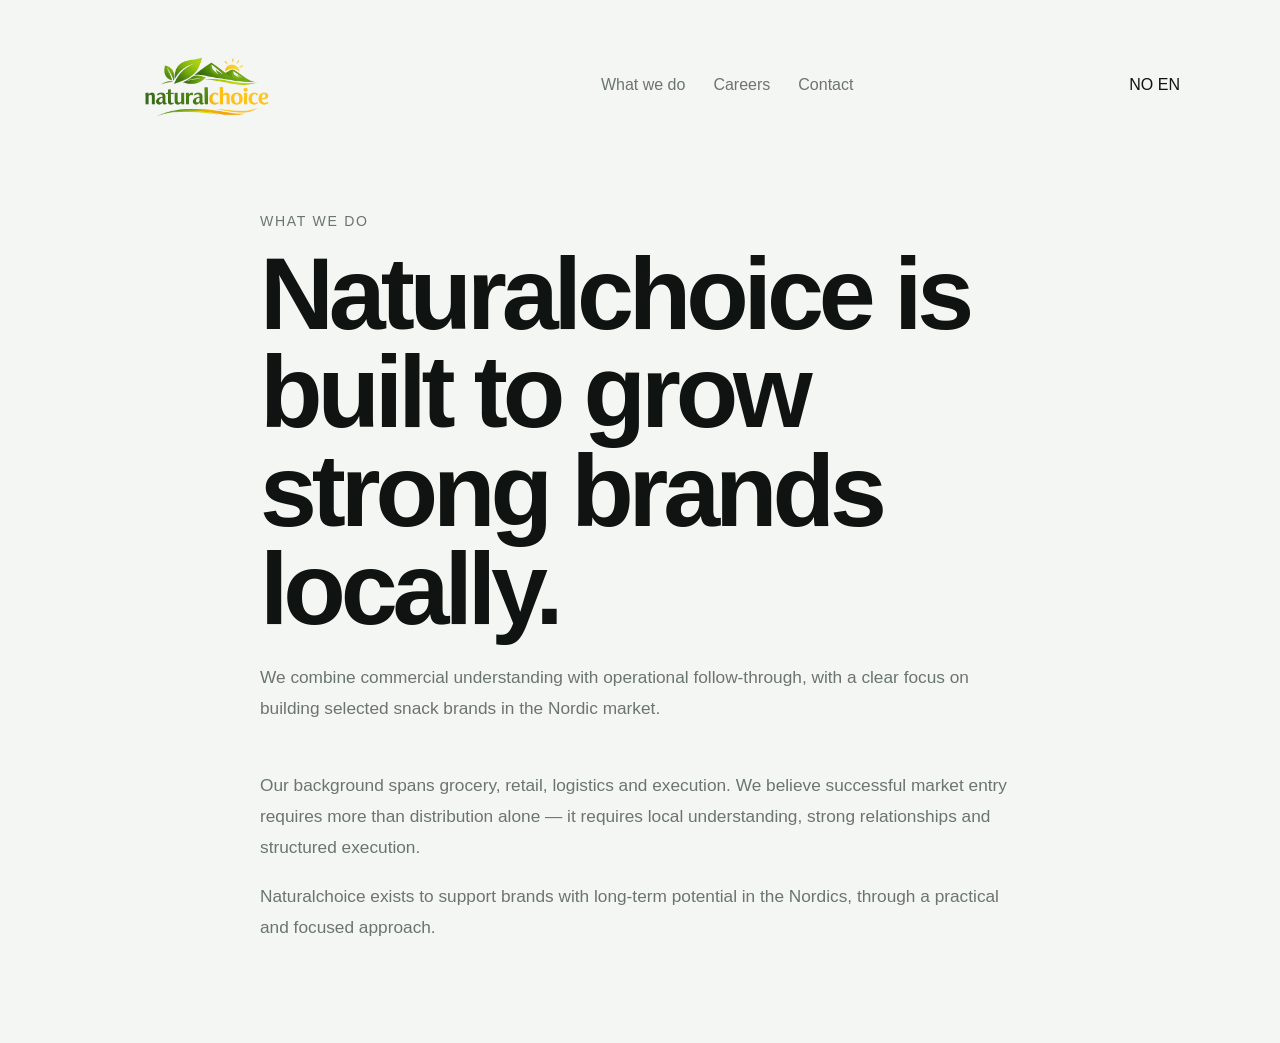
==== about-en.html @ 30de4a99 "Create about-en.html" ====
<!DOCTYPE html>
<html lang="en">
<head>
  <meta charset="UTF-8" />
  <meta name="viewport" content="width=device-width, initial-scale=1.0" />
  <title>What we do | Naturalchoice</title>
  <meta name="description" content="Naturalchoice combines commercial understanding with operational execution to build strong snack brands in the Nordics." />
  <link rel="stylesheet" href="style.css" />
</head>
<body>
  <header class="site-header">
    <div class="container nav">
      <a href="index-en.html" class="brand" aria-label="Naturalchoice home">
        <img src="logo.png" alt="Naturalchoice logo" class="logo" />
      </a>

      <nav class="nav-links" aria-label="Main navigation">
        <a href="about-en.html">What we do</a>
        <a href="careers-en.html">Careers</a>
        <a href="contact-en.html">Contact</a>
      </nav>

      <div class="language-switch" aria-label="Language switch">
        <a href="about.html" class="lang-link">NO</a>
        <a href="about-en.html" class="lang-link active">EN</a>
      </div>
    </div>
  </header>

  <main class="page">
    <section class="page-hero">
      <div class="container narrow">
        <p class="eyebrow">What we do</p>
        <h1>Naturalchoice is built to grow strong brands locally.</h1>
        <p class="lead">
          We combine commercial understanding with operational follow-through, with a clear focus on building selected snack brands in the Nordic market.
        </p>
      </div>
    </section>

    <section class="page-section">
      <div class="container narrow about-copy">
        <p>
          Our background spans grocery, retail, logistics and execution. We believe successful market entry requires more than distribution alone — it requires local understanding, strong relationships and structured execution.
        </p>

        <p>
          Naturalchoice exists to support brands with long-term potential in the Nordics, through a practical and focused approach.
        </p>
      </div>
    </section>
  </main>
</body>
</html>
---- style.css ----
:root {
  --bg: #f4f6f3;
  --text: #0f1412;
  --muted: #6b756f;
  --accent: #355f49;
  --line: rgba(15, 20, 18, 0.08);
  --surface: #ffffff;
}

* {
  box-sizing: border-box;
}

html {
  scroll-behavior: smooth;
}

body {
  margin: 0;
  background: var(--bg);
  color: var(--text);
  font-family: -apple-system, BlinkMacSystemFont, "Segoe UI", Roboto, Helvetica, Arial, sans-serif;
  -webkit-font-smoothing: antialiased;
  text-rendering: optimizeLegibility;
}

a {
  color: inherit;
  text-decoration: none;
}

.container {
  width: min(1080px, calc(100% - 48px));
  margin: 0 auto;
}

.narrow {
  width: min(760px, calc(100% - 48px));
  margin: 0 auto;
}

.center {
  text-align: center;
}

.site-header {
  position: sticky;
  top: 0;
  z-index: 50;
  background: rgba(244, 246, 243, 0.82);
  backdrop-filter: blur(12px);
  border-bottom: 1px solid transparent;
}

.nav {
  display: flex;
  align-items: center;
  justify-content: space-between;
  min-height: 132px;
  padding: 10px 0 8px;
}

.brand {
  display: inline-flex;
  align-items: flex-end;
}

.logo {
  height: 150px;
  width: auto;
  display: block;
  transform: translateY(8px);
}

.nav-links {
  display: flex;
  gap: 28px;
  align-items: center;
}

.nav-links a {
  color: var(--muted);
  font-size: 1rem;
  transition: color 0.18s ease;
}

.nav-links a:hover {
  color: var(--text);
}

/* HERO */

.hero {
  position: relative;
  overflow: hidden;
  padding: 80px 0 92px;
}

.hero-inner {
  position: relative;
  z-index: 3;
  max-width: 760px;
}

.hero-aurora {
  background:
    radial-gradient(circle at 12% 18%, rgba(255,255,255,0.55) 0%, rgba(255,255,255,0) 34%),
    linear-gradient(180deg, #f4f6f3 0%, #f3f5f1 100%);
}

/* Aurora layers */
.aurora-layer {
  position: absolute;
  z-index: 1;
  pointer-events: none;
  filter: blur(58px);
  opacity: 0.34;
  mix-blend-mode: multiply;
}

.aurora-one {
  width: 620px;
  height: 190px;
  top: 150px;
  right: -40px;
  background: linear-gradient(
    90deg,
    rgba(71, 131, 102, 0) 0%,
    rgba(71, 131, 102, 0.18) 26%,
    rgba(147, 198, 173, 0.28) 54%,
    rgba(231, 226, 191, 0.20) 100%
  );
  border-radius: 60% 40% 55% 45% / 50% 55% 45% 50%;
  transform: rotate(-8deg);
  animation: auroraFlowOne 14s ease-in-out infinite alternate;
}

.aurora-two {
  width: 480px;
  height: 140px;
  top: 245px;
  right: 70px;
  background: linear-gradient(
    90deg,
    rgba(99, 153, 126, 0) 0%,
    rgba(99, 153, 126, 0.18) 30%,
    rgba(184, 216, 200, 0.24) 62%,
    rgba(233, 228, 202, 0.16) 100%
  );
  border-radius: 50% 50% 40% 60% / 60% 40% 60% 40%;
  transform: rotate(-10deg);
  animation: auroraFlowTwo 16s ease-in-out infinite alternate;
}

.aurora-three {
  width: 340px;
  height: 100px;
  top: 205px;
  right: 170px;
  background: linear-gradient(
    90deg,
    rgba(122, 176, 150, 0) 0%,
    rgba(122, 176, 150, 0.14) 32%,
    rgba(235, 226, 186, 0.14) 100%
  );
  border-radius: 50%;
  transform: rotate(-6deg);
  animation: auroraFlowThree 18s ease-in-out infinite alternate;
}

@keyframes auroraFlowOne {
  0% {
    transform: translateX(0) translateY(0) rotate(-8deg);
    opacity: 0.28;
  }
  50% {
    transform: translateX(26px) translateY(-12px) rotate(-5deg);
    opacity: 0.38;
  }
  100% {
    transform: translateX(-14px) translateY(8px) rotate(-10deg);
    opacity: 0.30;
  }
}

@keyframes auroraFlowTwo {
  0% {
    transform: translateX(0) translateY(0) rotate(-10deg);
    opacity: 0.24;
  }
  50% {
    transform: translateX(-18px) translateY(8px) rotate(-7deg);
    opacity: 0.32;
  }
  100% {
    transform: translateX(16px) translateY(-10px) rotate(-11deg);
    opacity: 0.25;
  }
}

@keyframes auroraFlowThree {
  0% {
    transform: translateX(0) translateY(0) rotate(-6deg);
    opacity: 0.14;
  }
  50% {
    transform: translateX(12px) translateY(-4px) rotate(-3deg);
    opacity: 0.20;
  }
  100% {
    transform: translateX(-8px) translateY(7px) rotate(-7deg);
    opacity: 0.15;
  }
}

/* TYPOGRAPHY */

.eyebrow {
  margin: 0 0 16px;
  color: var(--muted);
  font-size: 0.88rem;
  letter-spacing: 0.12em;
  text-transform: uppercase;
}

h1,
h2,
h3 {
  margin: 0;
  letter-spacing: -0.05em;
  line-height: 0.96;
  font-weight: 700;
}

h1 {
  font-size: clamp(3.3rem, 8vw, 6.6rem);
  max-width: 900px;
}

h2 {
  font-size: clamp(2rem, 4.8vw, 3.5rem);
  max-width: 820px;
}

h3 {
  font-size: clamp(1.4rem, 2vw, 1.8rem);
  margin-bottom: 14px;
}

.hero-text,
.lead,
.page-section p,
.capability p {
  color: var(--muted);
  font-size: 1.08rem;
  line-height: 1.8;
}

.hero-text {
  max-width: 720px;
  margin-top: 26px;
}

.hero-actions {
  display: flex;
  gap: 14px;
  margin-top: 34px;
  flex-wrap: wrap;
}

/* BUTTONS */

.button {
  display: inline-flex;
  align-items: center;
  justify-content: center;
  min-height: 52px;
  padding: 0 22px;
  border-radius: 999px;
  font-weight: 600;
  transition: transform 0.18s ease, opacity 0.18s ease;
}

.button:hover {
  transform: translateY(-1px);
}

.button.primary {
  background: var(--accent);
  color: #ffffff;
}

.button.secondary {
  border: 1px solid var(--line);
  color: var(--text);
  background: transparent;
}

/* SECTIONS */

.statement {
  padding: 84px 0 32px;
}

.statement h2 {
  margin: 0 auto;
}

.capabilities {
  padding: 28px 0 96px;
}

.grid-two {
  display: grid;
  grid-template-columns: repeat(2, minmax(0, 1fr));
  gap: 24px;
}

.capability {
  background: var(--surface);
  border: 1px solid rgba(0, 0, 0, 0.04);
  border-radius: 24px;
  padding: 32px 28px;
}

.contact-preview {
  padding: 96px 0 116px;
  border-top: 1px solid var(--line);
}

/* INNER PAGES */

.page {
  min-height: calc(100vh - 132px);
}

.page-hero {
  padding: 44px 0 28px;
}

.page-section {
  padding: 0 0 100px;
}

.about-copy p {
  margin: 0;
}

.about-copy p + p {
  margin-top: 18px;
}

.lead {
  margin-top: 24px;
}

.email-link {
  color: var(--text);
  font-weight: 600;
  border-bottom: 1px solid rgba(15, 20, 18, 0.16);
}

.email-link.large {
  font-size: 1.38rem;
}

/* MOBILE */

@media (max-width: 980px) {
  .aurora-one {
    width: 420px;
    height: 140px;
    right: -20px;
    top: 170px;
  }

  .aurora-two {
    width: 320px;
    height: 100px;
    right: 40px;
    top: 250px;
  }

  .aurora-three {
    width: 220px;
    height: 70px;
    right: 80px;
    top: 215px;
  }
}

@media (max-width: 800px) {
  .nav {
    min-height: 110px;
    padding: 8px 0 6px;
  }

  .logo {
    height: 110px;
    transform: translateY(4px);
  }

  .nav-links {
    gap: 18px;
  }

  .hero {
    padding: 56px 0 68px;
  }

  .page-hero {
    padding: 30px 0 22px;
  }

  .statement {
    padding: 64px 0 24px;
  }

  .capabilities {
    padding: 20px 0 64px;
  }

  .contact-preview,
  .page-section {
    padding-bottom: 72px;
  }

  .grid-two {
    grid-template-columns: 1fr;
    gap: 18px;
  }

  .capability {
    padding: 24px 22px;
  }

  .hero-text,
  .lead,
  .page-section p,
  .capability p {
    font-size: 1rem;
  }

  .hero-actions {
    margin-top: 28px;
  }

  .aurora-layer {
    opacity: 0.22;
    filter: blur(40px);
  }
}
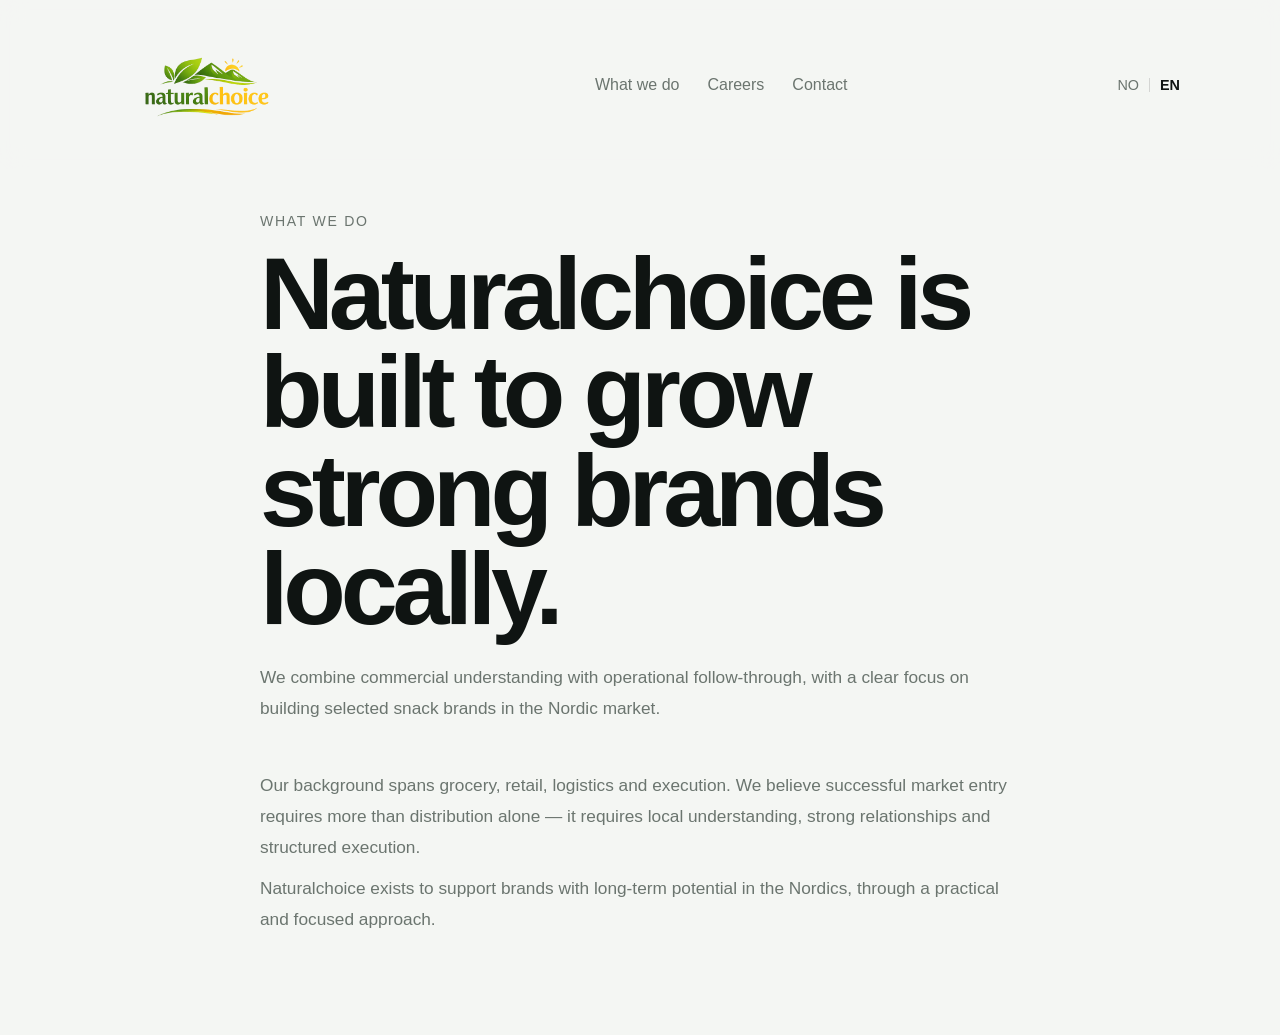
==== commit 4eec872c: "Update about-en.html" ====
--- a/about-en.html
+++ b/about-en.html
@@ -5,6 +5,7 @@
   <meta name="viewport" content="width=device-width, initial-scale=1.0" />
   <title>What we do | Naturalchoice</title>
   <meta name="description" content="Naturalchoice combines commercial understanding with operational execution to build strong snack brands in the Nordics." />
+  <link rel="icon" type="image/png" sizes="32x32" href="favicon-32.png" />
   <link rel="stylesheet" href="style.css" />
 </head>
 <body>
--- a/style.css
+++ b/style.css
@@ -24,6 +24,10 @@
   text-rendering: optimizeLegibility;
 }
 
+body.nc-lock-scroll {
+  overflow: hidden;
+}
+
 a {
   color: inherit;
   text-decoration: none;
@@ -42,6 +46,8 @@
 .center {
   text-align: center;
 }
+
+/* HEADER */
 
 .site-header {
   position: sticky;
@@ -53,9 +59,10 @@
 }
 
 .nav {
-  display: flex;
+  display: grid;
+  grid-template-columns: auto 1fr auto;
   align-items: center;
-  justify-content: space-between;
+  gap: 16px;
   min-height: 132px;
   padding: 10px 0 8px;
 }
@@ -74,6 +81,7 @@
 
 .nav-links {
   display: flex;
+  justify-content: center;
   gap: 28px;
   align-items: center;
 }
@@ -88,6 +96,50 @@
   color: var(--text);
 }
 
+/* LANGUAGE SWITCH */
+
+.language-switch {
+  display: flex;
+  align-items: center;
+  gap: 8px;
+  justify-self: end;
+  white-space: nowrap;
+}
+
+.lang-link {
+  font-size: 0.9rem;
+  color: var(--muted);
+  font-weight: 500;
+  transition: color 0.18s ease, opacity 0.18s ease;
+}
+
+.lang-link:hover {
+  color: var(--text);
+}
+
+.lang-link.active {
+  color: var(--text);
+  font-weight: 700;
+}
+
+.language-switch::before {
+  content: "";
+  display: block;
+  width: 1px;
+  height: 14px;
+  background: rgba(15, 20, 18, 0.14);
+  order: 2;
+  margin: 0 2px;
+}
+
+.language-switch .lang-link:first-child {
+  order: 1;
+}
+
+.language-switch .lang-link:last-child {
+  order: 3;
+}
+
 /* HERO */
 
 .hero {
@@ -108,108 +160,107 @@
     linear-gradient(180deg, #f4f6f3 0%, #f3f5f1 100%);
 }
 
-/* Aurora layers */
 .aurora-layer {
   position: absolute;
   z-index: 1;
   pointer-events: none;
-  filter: blur(58px);
-  opacity: 0.34;
   mix-blend-mode: multiply;
+  filter: blur(34px);
+  opacity: 0.62;
 }
 
 .aurora-one {
-  width: 620px;
-  height: 190px;
-  top: 150px;
-  right: -40px;
+  width: 560px;
+  height: 150px;
+  top: 165px;
+  left: 520px;
   background: linear-gradient(
     90deg,
-    rgba(71, 131, 102, 0) 0%,
-    rgba(71, 131, 102, 0.18) 26%,
-    rgba(147, 198, 173, 0.28) 54%,
-    rgba(231, 226, 191, 0.20) 100%
+    rgba(62, 124, 96, 0) 0%,
+    rgba(62, 124, 96, 0.30) 25%,
+    rgba(120, 188, 155, 0.42) 58%,
+    rgba(228, 223, 183, 0.28) 100%
   );
-  border-radius: 60% 40% 55% 45% / 50% 55% 45% 50%;
+  border-radius: 58% 42% 54% 46% / 48% 52% 48% 52%;
   transform: rotate(-8deg);
-  animation: auroraFlowOne 14s ease-in-out infinite alternate;
+  animation: auroraFlowOne 10s ease-in-out infinite alternate;
 }
 
 .aurora-two {
-  width: 480px;
-  height: 140px;
-  top: 245px;
-  right: 70px;
+  width: 430px;
+  height: 120px;
+  top: 255px;
+  left: 610px;
   background: linear-gradient(
     90deg,
-    rgba(99, 153, 126, 0) 0%,
-    rgba(99, 153, 126, 0.18) 30%,
-    rgba(184, 216, 200, 0.24) 62%,
-    rgba(233, 228, 202, 0.16) 100%
+    rgba(78, 139, 109, 0) 0%,
+    rgba(78, 139, 109, 0.24) 30%,
+    rgba(188, 219, 204, 0.34) 66%,
+    rgba(235, 226, 192, 0.20) 100%
   );
   border-radius: 50% 50% 40% 60% / 60% 40% 60% 40%;
   transform: rotate(-10deg);
-  animation: auroraFlowTwo 16s ease-in-out infinite alternate;
+  animation: auroraFlowTwo 12s ease-in-out infinite alternate;
 }
 
 .aurora-three {
-  width: 340px;
-  height: 100px;
-  top: 205px;
-  right: 170px;
+  width: 300px;
+  height: 90px;
+  top: 215px;
+  left: 690px;
   background: linear-gradient(
     90deg,
-    rgba(122, 176, 150, 0) 0%,
-    rgba(122, 176, 150, 0.14) 32%,
-    rgba(235, 226, 186, 0.14) 100%
+    rgba(110, 170, 140, 0) 0%,
+    rgba(110, 170, 140, 0.20) 34%,
+    rgba(236, 227, 186, 0.18) 100%
   );
   border-radius: 50%;
   transform: rotate(-6deg);
-  animation: auroraFlowThree 18s ease-in-out infinite alternate;
+  animation: auroraFlowThree 13s ease-in-out infinite alternate;
 }
 
 @keyframes auroraFlowOne {
   0% {
     transform: translateX(0) translateY(0) rotate(-8deg);
-    opacity: 0.28;
+    opacity: 0.54;
   }
   50% {
-    transform: translateX(26px) translateY(-12px) rotate(-5deg);
-    opacity: 0.38;
+    transform: translateX(24px) translateY(-10px) rotate(-5deg);
+    opacity: 0.68;
   }
   100% {
-    transform: translateX(-14px) translateY(8px) rotate(-10deg);
-    opacity: 0.30;
+    transform: translateX(-12px) translateY(8px) rotate(-10deg);
+    opacity: 0.56;
   }
 }
 
 @keyframes auroraFlowTwo {
   0% {
     transform: translateX(0) translateY(0) rotate(-10deg);
-    opacity: 0.24;
+    opacity: 0.46;
   }
   50% {
-    transform: translateX(-18px) translateY(8px) rotate(-7deg);
-    opacity: 0.32;
+    transform: translateX(-18px) translateY(7px) rotate(-7deg);
+    opacity: 0.58;
   }
   100% {
-    transform: translateX(16px) translateY(-10px) rotate(-11deg);
-    opacity: 0.25;
+    transform: translateX(16px) translateY(-8px) rotate(-11deg);
+    opacity: 0.48;
   }
 }
 
 @keyframes auroraFlowThree {
   0% {
     transform: translateX(0) translateY(0) rotate(-6deg);
-    opacity: 0.14;
+    opacity: 0.34;
   }
   50% {
-    transform: translateX(12px) translateY(-4px) rotate(-3deg);
-    opacity: 0.20;
+    transform: translateX(10px) translateY(-4px) rotate(-3deg);
+    opacity: 0.42;
   }
   100% {
-    transform: translateX(-8px) translateY(7px) rotate(-7deg);
-    opacity: 0.15;
+    transform: translateX(-7px) translateY(6px) rotate(-7deg);
+    opacity: 0.35;
   }
 }
 
@@ -278,7 +329,9 @@
   padding: 0 22px;
   border-radius: 999px;
   font-weight: 600;
-  transition: transform 0.18s ease, opacity 0.18s ease;
+  transition: transform 0.18s ease, opacity 0.18s ease, background 0.18s ease;
+  cursor: pointer;
+  border: none;
 }
 
 .button:hover {
@@ -347,7 +400,7 @@
 }
 
 .about-copy p + p {
-  margin-top: 18px;
+  margin-top: 10px;
 }
 
 .lead {
@@ -364,44 +417,256 @@
   font-size: 1.38rem;
 }
 
-/* MOBILE */
+/* GAME */
+
+.nc-game-overlay {
+  position: fixed;
+  inset: 0;
+  background: rgba(15, 20, 18, 0.50);
+  backdrop-filter: blur(8px);
+  display: none;
+  align-items: center;
+  justify-content: center;
+  padding: 24px;
+  z-index: 999;
+}
+
+.nc-game-overlay.is-open {
+  display: flex;
+}
+
+.nc-game-panel {
+  width: min(920px, 100%);
+  background: rgba(244, 246, 243, 0.98);
+  border: 1px solid rgba(15, 20, 18, 0.08);
+  border-radius: 28px;
+  padding: 28px;
+  position: relative;
+  box-shadow: 0 24px 60px rgba(15, 20, 18, 0.14);
+}
+
+.nc-game-close {
+  position: absolute;
+  top: 18px;
+  right: 18px;
+  width: 42px;
+  height: 42px;
+  border-radius: 999px;
+  border: 1px solid rgba(15, 20, 18, 0.08);
+  background: #fff;
+  color: var(--text);
+  font-size: 24px;
+  cursor: pointer;
+}
+
+.nc-game-header h2 {
+  max-width: none;
+  margin-top: 6px;
+}
+
+.nc-game-kicker {
+  margin: 0;
+  color: var(--muted);
+  text-transform: uppercase;
+  letter-spacing: 0.12em;
+  font-size: 0.82rem;
+}
+
+.nc-game-sub {
+  margin: 12px 0 0;
+  color: var(--muted);
+  line-height: 1.7;
+}
+
+.nc-game-stats {
+  margin-top: 24px;
+  display: grid;
+  grid-template-columns: repeat(4, minmax(0, 1fr));
+  gap: 12px;
+}
+
+.nc-stat {
+  background: rgba(255, 255, 255, 0.8);
+  border: 1px solid rgba(15, 20, 18, 0.05);
+  border-radius: 18px;
+  padding: 14px 16px;
+}
+
+.nc-stat-label {
+  display: block;
+  color: var(--muted);
+  font-size: 0.82rem;
+  margin-bottom: 4px;
+}
+
+.nc-game-controls {
+  display: flex;
+  gap: 12px;
+  margin-top: 18px;
+  flex-wrap: wrap;
+}
+
+.nc-game-status {
+  margin-top: 16px;
+  color: var(--muted);
+  min-height: 24px;
+}
+
+.nc-game-arena {
+  position: relative;
+  margin-top: 20px;
+  height: 430px;
+  border-radius: 22px;
+  background:
+    radial-gradient(circle at top left, rgba(255,255,255,0.95), rgba(255,255,255,0.75)),
+    linear-gradient(180deg, #eef3ee 0%, #e7eee8 100%);
+  border: 1px solid rgba(15, 20, 18, 0.05);
+  overflow: hidden;
+}
+
+.nc-target {
+  position: absolute;
+  border: none;
+  background: transparent;
+  padding: 0;
+  cursor: pointer;
+  animation: ncPopIn 0.12s ease-out;
+}
+
+.nc-target img {
+  width: 100%;
+  height: 100%;
+  object-fit: contain;
+  display: block;
+  filter: drop-shadow(0 6px 12px rgba(15, 20, 18, 0.14));
+}
+
+@keyframes ncPopIn {
+  from {
+    transform: scale(0.82);
+    opacity: 0;
+  }
+  to {
+    transform: scale(1);
+    opacity: 1;
+  }
+}
+
+/* TABLET */
 
 @media (max-width: 980px) {
   .aurora-one {
-    width: 420px;
-    height: 140px;
-    right: -20px;
-    top: 170px;
+    width: 360px;
+    height: 120px;
+    top: 180px;
+    left: auto;
+    right: 10px;
   }
 
   .aurora-two {
-    width: 320px;
-    height: 100px;
-    right: 40px;
+    width: 280px;
+    height: 92px;
     top: 250px;
+    left: auto;
+    right: 50px;
   }
 
   .aurora-three {
-    width: 220px;
-    height: 70px;
-    right: 80px;
-    top: 215px;
-  }
-}
-
-@media (max-width: 800px) {
+    width: 180px;
+    height: 60px;
+    top: 220px;
+    left: auto;
+    right: 90px;
+  }
+
   .nav {
-    min-height: 110px;
-    padding: 8px 0 6px;
+    grid-template-columns: auto 1fr auto;
+    gap: 12px;
+    min-height: 116px;
+    padding: 10px 0 8px;
   }
 
   .logo {
-    height: 110px;
+    height: 120px;
     transform: translateY(4px);
   }
 
   .nav-links {
     gap: 18px;
+    flex-wrap: wrap;
+  }
+
+  .nc-game-stats {
+    grid-template-columns: repeat(2, minmax(0, 1fr));
+  }
+}
+
+/* MOBILE */
+
+@media (max-width: 800px) {
+  .site-header {
+    position: sticky;
+    top: 0;
+  }
+
+  .nav {
+    grid-template-columns: 1fr auto;
+    grid-template-areas:
+      "brand lang"
+      "menu menu";
+    align-items: center;
+    gap: 10px 12px;
+    min-height: auto;
+    padding: 10px 0 10px;
+  }
+
+  .brand {
+    grid-area: brand;
+    justify-self: start;
+  }
+
+  .logo {
+    height: 86px;
+    transform: none;
+  }
+
+  .language-switch {
+    grid-area: lang;
+    justify-self: end;
+    align-self: start;
+    gap: 6px;
+    background: transparent;
+    padding: 0;
+    border-radius: 0;
+  }
+
+  .language-switch::before {
+    height: 12px;
+    margin: 0 1px;
+  }
+
+  .lang-link {
+    font-size: 0.82rem;
+    padding: 0;
+    border-radius: 0;
+  }
+
+  .lang-link.active {
+    background: transparent;
+    color: var(--text);
+    font-weight: 700;
+  }
+
+  .nav-links {
+    grid-area: menu;
+    justify-content: flex-start;
+    gap: 22px;
+    flex-wrap: wrap;
+    padding-top: 4px;
+  }
+
+  .nav-links a {
+    font-size: 0.98rem;
   }
 
   .hero {
@@ -446,7 +711,36 @@
   }
 
   .aurora-layer {
-    opacity: 0.22;
-    filter: blur(40px);
-  }
-}
+    opacity: 0.18;
+    filter: blur(30px);
+  }
+
+  .aurora-one {
+    width: 220px;
+    height: 80px;
+    top: 210px;
+    right: -20px;
+  }
+
+  .aurora-two {
+    width: 160px;
+    height: 60px;
+    top: 280px;
+    right: 20px;
+  }
+
+  .aurora-three {
+    width: 120px;
+    height: 40px;
+    top: 245px;
+    right: 55px;
+  }
+
+  .nc-game-panel {
+    padding: 22px 18px 18px;
+  }
+
+  .nc-game-arena {
+    height: 360px;
+  }
+}
